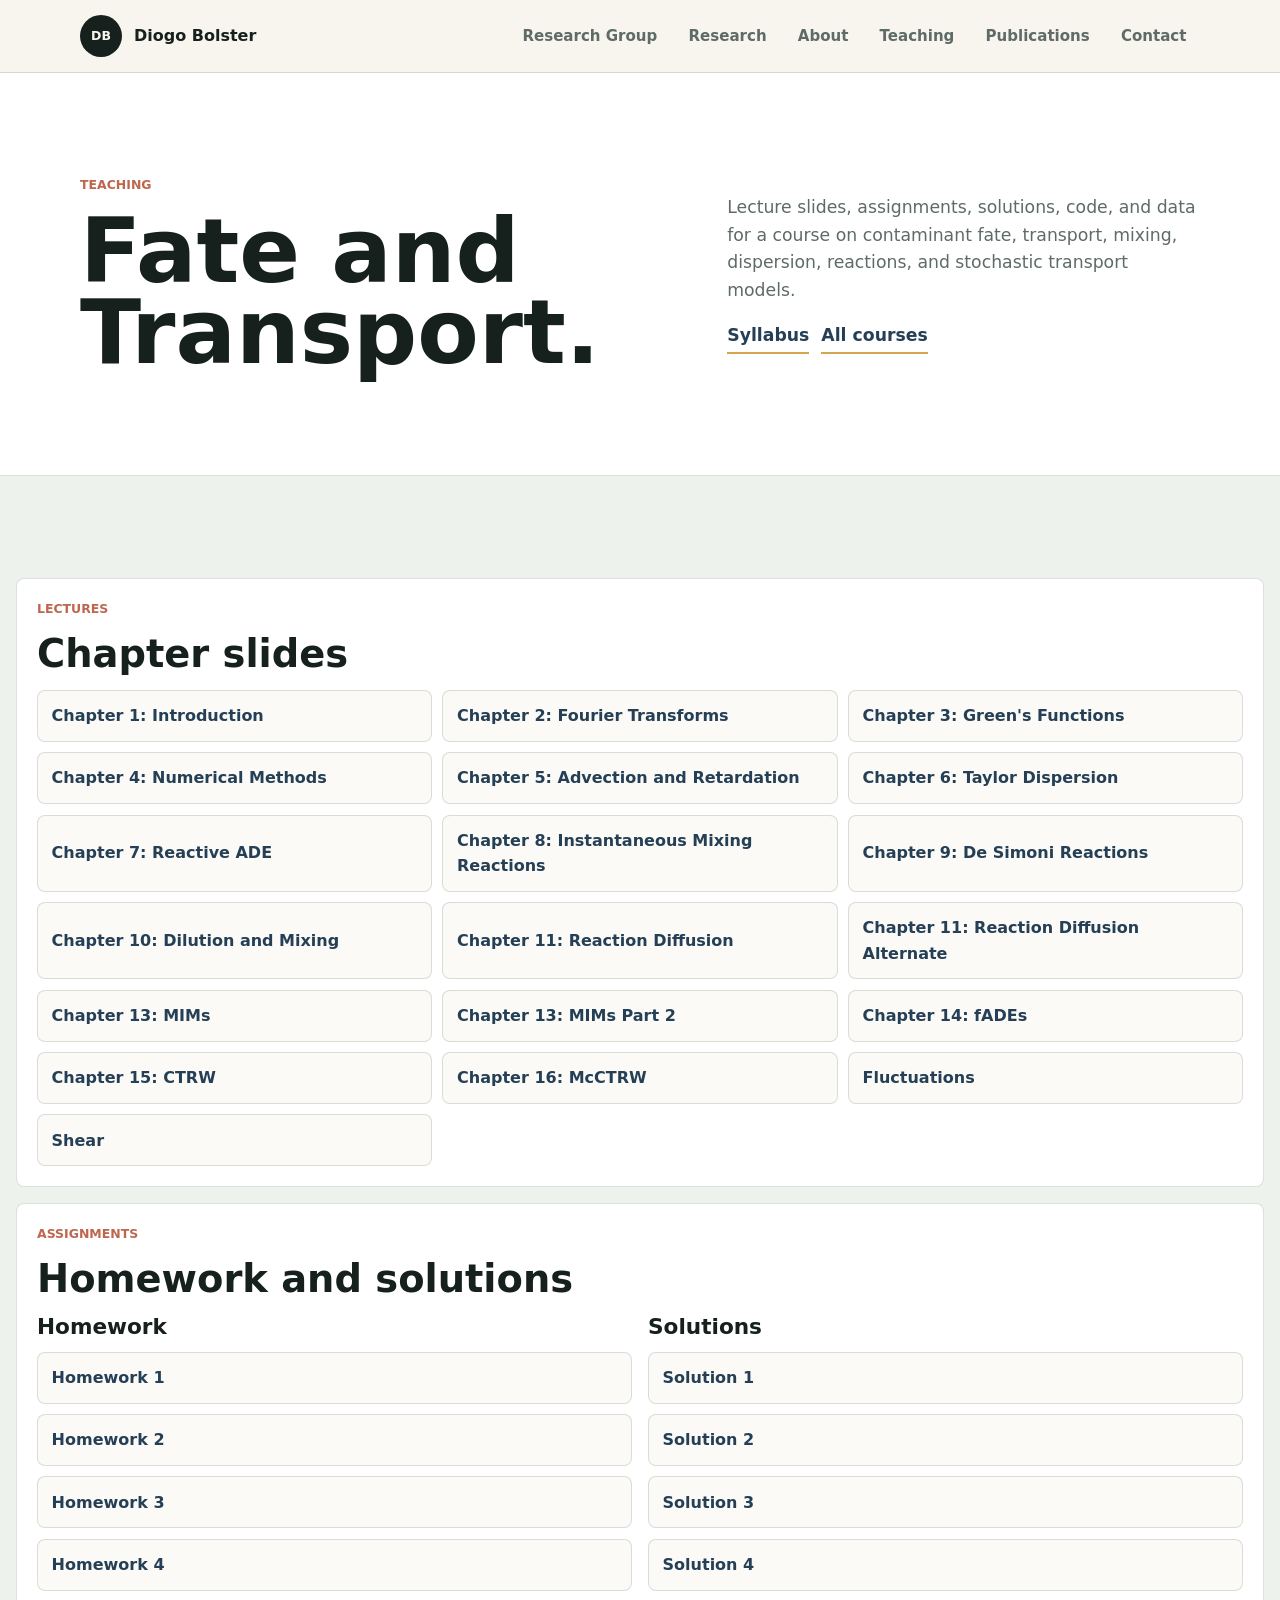
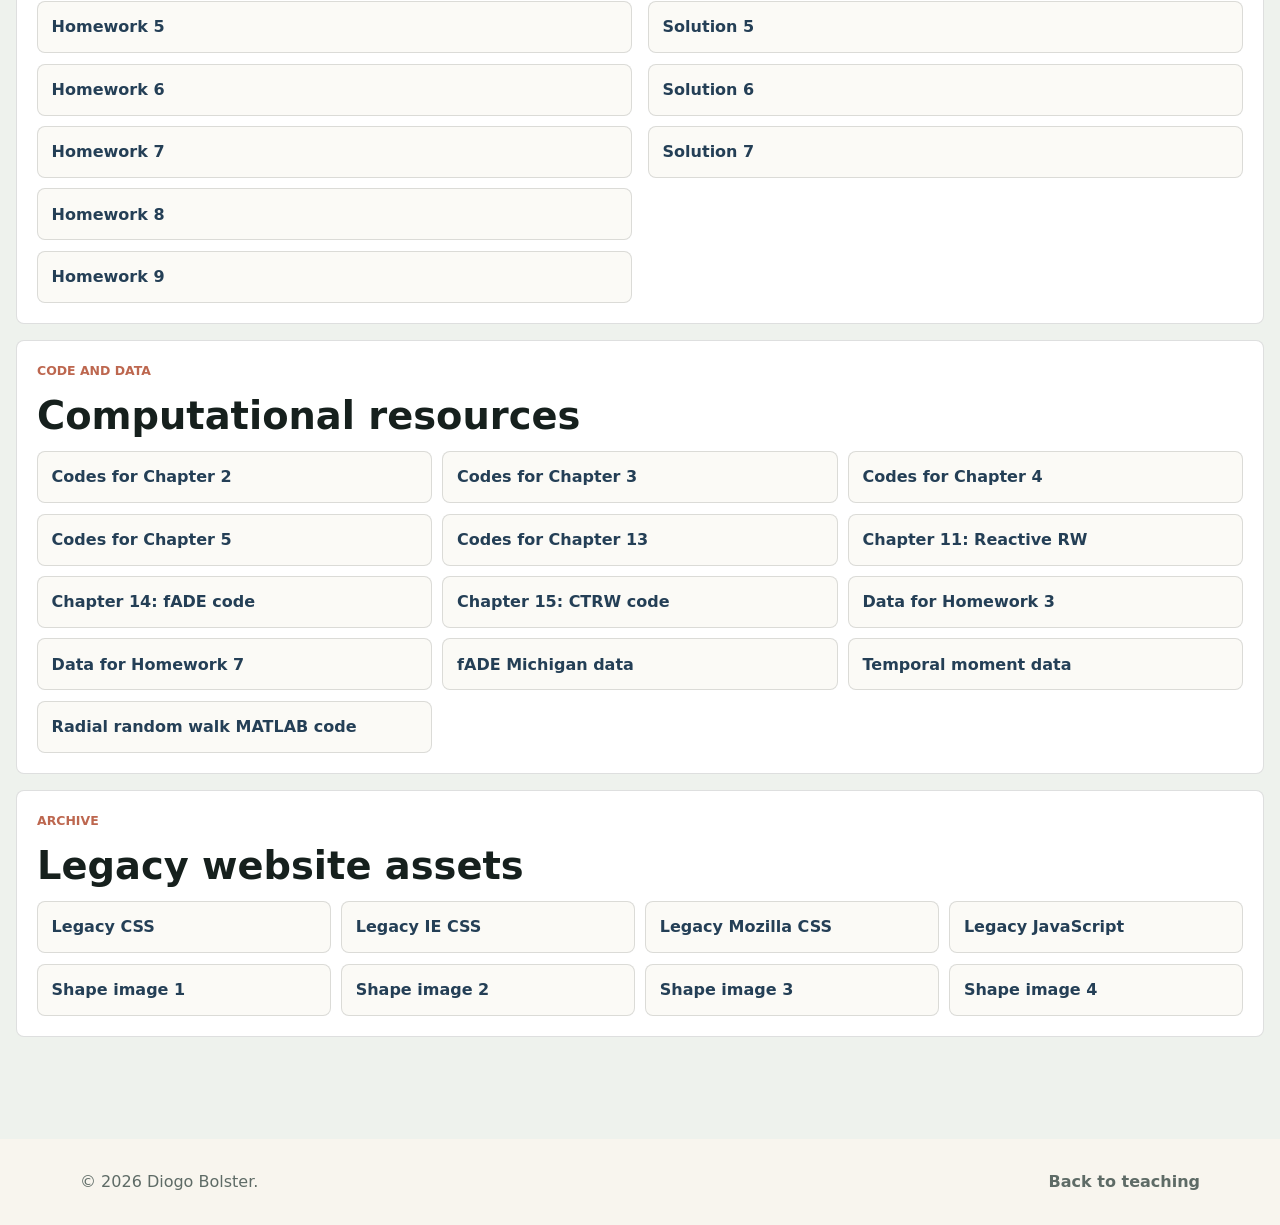
==== fate-and-transport.html @ 91131fc7 "Add Fate and Transport course materials" ====
<!doctype html>
<html lang="en">
  <head>
    <meta charset="utf-8">
    <meta name="viewport" content="width=device-width, initial-scale=1">
    <meta
      name="description"
      content="Fate and Transport course materials, lectures, homework, solutions, codes, and datasets from Diogo Bolster."
    >
    <title>Fate and Transport | Diogo Bolster</title>
    <link rel="stylesheet" href="styles.css">
  </head>
  <body class="course-page">
    <a class="skip-link" href="#main">Skip to content</a>

    <header class="site-header">
      <nav class="nav" aria-label="Primary navigation">
        <a class="brand" href="index.html#top" aria-label="Go to homepage">
          <span class="brand-mark">DB</span>
          <span>Diogo Bolster</span>
        </a>

        <button class="nav-toggle" type="button" aria-label="Open navigation" aria-expanded="false">
          <span></span>
          <span></span>
        </button>

        <div class="nav-links" data-nav-links>
          <a href="index.html#group">Research Group</a>
          <a href="index.html#research">Research</a>
          <a href="index.html#about">About</a>
          <a href="teaching.html">Teaching</a>
          <a href="publications.html">Publications</a>
          <a href="index.html#contact">Contact</a>
        </div>
      </nav>
    </header>

    <main id="main">
      <section class="publication-hero course-hero" aria-labelledby="course-title">
        <div class="section-inner publication-hero-grid">
          <div>
            <p class="section-kicker">Teaching</p>
            <h1 id="course-title">Fate and Transport.</h1>
          </div>
          <div class="publication-summary">
            <p>
              Lecture slides, assignments, solutions, code, and data for a course on
              contaminant fate, transport, mixing, dispersion, reactions, and stochastic
              transport models.
            </p>
            <div class="publication-source-links">
              <a href="course-materials/fate-and-transport/Syllabus_CE60422.pdf">Syllabus</a>
              <a href="teaching.html">All courses</a>
            </div>
          </div>
        </div>
      </section>

      <section class="section course-materials-section" aria-label="Fate and Transport course materials">
        <div class="section-inner course-materials-inner">
          <section class="course-material-block">
            <div class="course-material-heading">
              <p class="section-kicker">Lectures</p>
              <h2>Chapter slides</h2>
            </div>
            <div class="resource-grid">
              <a href="course-materials/fate-and-transport/Chapter1Intro.pptx">Chapter 1: Introduction</a>
              <a href="course-materials/fate-and-transport/Chapter2-FourierTransforms.pptx">Chapter 2: Fourier Transforms</a>
              <a href="course-materials/fate-and-transport/Chapter3GreensFunctions.pptx">Chapter 3: Green's Functions</a>
              <a href="course-materials/fate-and-transport/Chapter4-Numerical.pptx">Chapter 4: Numerical Methods</a>
              <a href="course-materials/fate-and-transport/Chapter5_AdvectionRetardation.pptx">Chapter 5: Advection and Retardation</a>
              <a href="course-materials/fate-and-transport/Chapter6-TaylorDispersion.pptx">Chapter 6: Taylor Dispersion</a>
              <a href="course-materials/fate-and-transport/Chapter7-RADE.pptx">Chapter 7: Reactive ADE</a>
              <a href="course-materials/fate-and-transport/Chapter8-InstMixRxn.pptx">Chapter 8: Instantaneous Mixing Reactions</a>
              <a href="course-materials/fate-and-transport/Chapter9-DeSimoniRXN.pptx">Chapter 9: De Simoni Reactions</a>
              <a href="course-materials/fate-and-transport/Chapter10-DilutionMixing.pptx">Chapter 10: Dilution and Mixing</a>
              <a href="course-materials/fate-and-transport/Chapter11-Reaction_Diffusion_General.pptx">Chapter 11: Reaction Diffusion</a>
              <a href="course-materials/fate-and-transport/Chapter11-Reaction_Diffusion_General_1.pptx">Chapter 11: Reaction Diffusion Alternate</a>
              <a href="course-materials/fate-and-transport/Chapter13-MIMs.pptx">Chapter 13: MIMs</a>
              <a href="course-materials/fate-and-transport/Chapter13-MIMs-Part2.pptx">Chapter 13: MIMs Part 2</a>
              <a href="course-materials/fate-and-transport/Chapter14-fADEs.pptx">Chapter 14: fADEs</a>
              <a href="course-materials/fate-and-transport/Chapter15-CTRW.pptx">Chapter 15: CTRW</a>
              <a href="course-materials/fate-and-transport/Chapter16-McCTRW.pptx">Chapter 16: McCTRW</a>
              <a href="course-materials/fate-and-transport/Fluctuations.pptx">Fluctuations</a>
              <a href="course-materials/fate-and-transport/Shear.pptx">Shear</a>
            </div>
          </section>

          <section class="course-material-block">
            <div class="course-material-heading">
              <p class="section-kicker">Assignments</p>
              <h2>Homework and solutions</h2>
            </div>
            <div class="resource-columns">
              <div>
                <h3>Homework</h3>
                <div class="resource-list">
                  <a href="course-materials/fate-and-transport/HW1.pdf">Homework 1</a>
                  <a href="course-materials/fate-and-transport/HW2.pdf">Homework 2</a>
                  <a href="course-materials/fate-and-transport/HW3.pdf">Homework 3</a>
                  <a href="course-materials/fate-and-transport/HW4.pdf">Homework 4</a>
                  <a href="course-materials/fate-and-transport/HW5.pdf">Homework 5</a>
                  <a href="course-materials/fate-and-transport/HW6.pdf">Homework 6</a>
                  <a href="course-materials/fate-and-transport/HW7.pdf">Homework 7</a>
                  <a href="course-materials/fate-and-transport/HW8.pdf">Homework 8</a>
                  <a href="course-materials/fate-and-transport/HW9.pdf">Homework 9</a>
                </div>
              </div>
              <div>
                <h3>Solutions</h3>
                <div class="resource-list">
                  <a href="course-materials/fate-and-transport/Sol_HW1.pdf">Solution 1</a>
                  <a href="course-materials/fate-and-transport/Sol_HW2.pdf">Solution 2</a>
                  <a href="course-materials/fate-and-transport/Sol_HW3.pdf">Solution 3</a>
                  <a href="course-materials/fate-and-transport/Sol_HW4.pdf">Solution 4</a>
                  <a href="course-materials/fate-and-transport/Sol_HW5.pdf">Solution 5</a>
                  <a href="course-materials/fate-and-transport/Sol_HW6.pdf">Solution 6</a>
                  <a href="course-materials/fate-and-transport/Sol%20HW7.pdf">Solution 7</a>
                </div>
              </div>
            </div>
          </section>

          <section class="course-material-block">
            <div class="course-material-heading">
              <p class="section-kicker">Code and Data</p>
              <h2>Computational resources</h2>
            </div>
            <div class="resource-grid">
              <a href="course-materials/fate-and-transport/Codes%20for%20Chapter%202.zip">Codes for Chapter 2</a>
              <a href="course-materials/fate-and-transport/Codes%20for%20Chapter%203.zip">Codes for Chapter 3</a>
              <a href="course-materials/fate-and-transport/Codes%20for%20Chapter%204%20.zip">Codes for Chapter 4</a>
              <a href="course-materials/fate-and-transport/Codes%20for%20Chapter%205.zip">Codes for Chapter 5</a>
              <a href="course-materials/fate-and-transport/Codes%20for%20Chapter%2013.zip">Codes for Chapter 13</a>
              <a href="course-materials/fate-and-transport/Chapter%2011%20-%20Reactive%20RW.zip">Chapter 11: Reactive RW</a>
              <a href="course-materials/fate-and-transport/Chapter14-fADE.zip">Chapter 14: fADE code</a>
              <a href="course-materials/fate-and-transport/Chapter15-CTRW.zip">Chapter 15: CTRW code</a>
              <a href="course-materials/fate-and-transport/Data%20for%20HW%203.zip">Data for Homework 3</a>
              <a href="course-materials/fate-and-transport/DataHW7.zip">Data for Homework 7</a>
              <a href="course-materials/fate-and-transport/data_fADE_Michigan.mat">fADE Michigan data</a>
              <a href="course-materials/fate-and-transport/data_tmoment.mat">Temporal moment data</a>
              <a href="course-materials/fate-and-transport/rw_radial_website.m">Radial random walk MATLAB code</a>
            </div>
          </section>

          <section class="course-material-block">
            <div class="course-material-heading">
              <p class="section-kicker">Archive</p>
              <h2>Legacy website assets</h2>
            </div>
            <div class="resource-grid compact">
              <a href="course-materials/fate-and-transport/Fate_and_Transport.css">Legacy CSS</a>
              <a href="course-materials/fate-and-transport/Fate_and_TransportIE.css">Legacy IE CSS</a>
              <a href="course-materials/fate-and-transport/Fate_and_TransportMoz.css">Legacy Mozilla CSS</a>
              <a href="course-materials/fate-and-transport/Fate_and_Transport.js">Legacy JavaScript</a>
              <a href="course-materials/fate-and-transport/shapeimage_1.jpg">Shape image 1</a>
              <a href="course-materials/fate-and-transport/shapeimage_2.jpg">Shape image 2</a>
              <a href="course-materials/fate-and-transport/shapeimage_3.jpg">Shape image 3</a>
              <a href="course-materials/fate-and-transport/shapeimage_4.png">Shape image 4</a>
            </div>
          </section>
        </div>
      </section>
    </main>

    <footer class="footer">
      <p>© <span data-year></span> Diogo Bolster.</p>
      <a href="teaching.html">Back to teaching</a>
    </footer>

    <script src="script.js"></script>
  </body>
</html>
---- styles.css ----
:root {
  --ink: #16201d;
  --muted: #5e6b66;
  --paper: #f8f5ee;
  --surface: #ffffff;
  --line: rgba(22, 32, 29, 0.14);
  --sage: #7a9a85;
  --clay: #bd674f;
  --navy: #243f56;
  --gold: #d4a64e;
  --shadow: 0 24px 70px rgba(22, 32, 29, 0.12);
  --radius: 8px;
  color-scheme: light;
}

* {
  box-sizing: border-box;
}

html {
  scroll-behavior: smooth;
}

body {
  margin: 0;
  background: var(--paper);
  color: var(--ink);
  font-family: Inter, system-ui, -apple-system, BlinkMacSystemFont, "Segoe UI", sans-serif;
  line-height: 1.6;
}

img {
  display: block;
  max-width: 100%;
}

a {
  color: inherit;
  text-decoration: none;
}

.skip-link {
  left: 1rem;
  padding: 0.75rem 1rem;
  position: fixed;
  top: -10rem;
  z-index: 100;
  background: var(--ink);
  color: var(--surface);
  border-radius: var(--radius);
}

.skip-link:focus {
  top: 1rem;
}

.site-header {
  position: sticky;
  top: 0;
  z-index: 20;
  background: rgba(248, 245, 238, 0.86);
  border-bottom: 1px solid var(--line);
  backdrop-filter: blur(18px);
}

.nav {
  width: min(1120px, calc(100% - 2rem));
  min-height: 72px;
  margin: 0 auto;
  display: flex;
  align-items: center;
  justify-content: space-between;
  gap: 1rem;
}

.brand {
  display: inline-flex;
  align-items: center;
  gap: 0.75rem;
  font-weight: 800;
}

.brand-mark {
  width: 42px;
  height: 42px;
  display: grid;
  place-items: center;
  background: var(--ink);
  color: var(--paper);
  border-radius: 50%;
  font-size: 0.78rem;
  letter-spacing: 0;
}

.nav-links {
  display: flex;
  align-items: center;
  gap: 0.25rem;
}

.nav-links a {
  padding: 0.65rem 0.85rem;
  border-radius: var(--radius);
  color: var(--muted);
  font-weight: 700;
  font-size: 0.94rem;
}

.nav-links a:hover,
.nav-links a:focus-visible {
  color: var(--ink);
  background: rgba(122, 154, 133, 0.16);
}

.nav-toggle {
  display: none;
  width: 42px;
  height: 42px;
  border: 1px solid var(--line);
  border-radius: var(--radius);
  background: var(--surface);
  place-items: center;
}

.nav-toggle span {
  width: 18px;
  height: 2px;
  background: var(--ink);
  display: block;
}

.hero {
  display: block;
  overflow: hidden;
  border-bottom: 1px solid var(--line);
}

.hero-banner {
  position: relative;
  background: var(--ink);
}

.hero-banner img {
  width: 100%;
  height: clamp(260px, 36vw, 520px);
  object-fit: cover;
  opacity: 0.94;
}

.hero-content {
  width: min(1460px, calc(100% - 2rem));
  margin: 0 auto;
  padding: clamp(2.25rem, 4vw, 4.5rem) 0;
}

.eyebrow,
.section-kicker {
  margin: 0 0 1rem;
  color: var(--clay);
  font-size: 0.78rem;
  font-weight: 800;
  text-transform: uppercase;
  letter-spacing: 0;
}

h1,
h2,
h3,
p {
  margin-top: 0;
}

h1 {
  max-width: none;
  margin-bottom: 1rem;
  font-size: clamp(3.2rem, 6.8vw, 6.2rem);
  line-height: 0.9;
  letter-spacing: 0;
}

h2 {
  margin-bottom: 1rem;
  font-size: clamp(2rem, 4vw, 4.2rem);
  line-height: 1;
  letter-spacing: 0;
}

h3 {
  margin-bottom: 0.75rem;
  font-size: 1.35rem;
  line-height: 1.15;
}

.hero-copy {
  max-width: 920px;
  color: var(--muted);
  font-size: clamp(1.05rem, 1.6vw, 1.25rem);
}

.hero-actions {
  display: flex;
  flex-wrap: wrap;
  gap: 0.8rem;
  margin-top: 1.4rem;
}

.button {
  min-height: 48px;
  display: inline-flex;
  align-items: center;
  justify-content: center;
  padding: 0.82rem 1.1rem;
  border-radius: var(--radius);
  border: 1px solid transparent;
  font-weight: 800;
}

.button.primary {
  background: var(--ink);
  color: var(--surface);
}

.button.secondary {
  border-color: var(--line);
  background: rgba(255, 255, 255, 0.55);
}

.button:hover,
.button:focus-visible {
  transform: translateY(-1px);
}

.section {
  padding: clamp(4rem, 8vw, 7rem) 0;
}

.section-inner {
  width: min(1120px, calc(100% - 2rem));
  margin: 0 auto;
}

.intro-section {
  padding: clamp(2rem, 4vw, 3.75rem) 0 clamp(3rem, 5vw, 4.5rem);
  background: var(--surface);
}

.intro-feature {
  width: min(1560px, calc(100% - 2rem));
  display: grid;
  gap: clamp(1rem, 2vw, 1.6rem);
}

.intro-title {
  margin: 0;
  color: #b83f34;
  font-family: Georgia, "Times New Roman", serif;
  font-size: clamp(2.35rem, 5.5vw, 5.4rem);
  font-style: italic;
  font-weight: 700;
  line-height: 0.95;
  text-align: center;
  text-transform: none;
}

.intro-art {
  overflow: hidden;
  border: 1px solid var(--line);
  border-radius: var(--radius);
  background: var(--ink);
  box-shadow: var(--shadow);
}

.intro-art img {
  width: 100%;
  height: auto;
  object-fit: contain;
}

.intro-copy {
  width: 100%;
}

.intro-copy h2 {
  max-width: none;
}

.intro-copy p {
  max-width: none;
  color: var(--muted);
  font-size: 1.08rem;
}

.intro-grid,
.split-grid,
.contact-grid {
  display: grid;
  grid-template-columns: 0.45fr 1fr;
  gap: clamp(2rem, 7vw, 6rem);
}

.intro-grid h2,
.split-grid h2,
.contact-grid h2 {
  max-width: 820px;
}

.about-copy p,
.contact-panel p {
  max-width: 680px;
  color: var(--muted);
  font-size: 1.08rem;
}

.section-heading {
  max-width: 760px;
  margin-bottom: 2rem;
}

.research-areas-inner {
  width: min(1460px, calc(100% - 2rem));
}

.research-heading {
  max-width: 1180px;
}

.project-grid {
  display: grid;
  grid-template-columns: repeat(3, minmax(0, 1fr));
  gap: 1rem;
}

.theme-grid {
  grid-template-columns: repeat(4, minmax(0, 1fr));
  align-items: stretch;
}

.project-card {
  min-height: 360px;
  display: flex;
  flex-direction: column;
  padding: 1.15rem;
  background: var(--surface);
  border: 1px solid var(--line);
  border-radius: var(--radius);
  box-shadow: 0 12px 36px rgba(22, 32, 29, 0.06);
}

.theme-card {
  min-height: 0;
}

.theme-card img {
  width: 100%;
  aspect-ratio: 4 / 3;
  margin-bottom: 1rem;
  object-fit: cover;
  border-radius: var(--radius);
  border: 1px solid var(--line);
}

.project-card p {
  color: var(--muted);
}

.project-card a {
  width: fit-content;
  margin-top: auto;
  color: var(--navy);
  font-weight: 800;
  border-bottom: 2px solid var(--gold);
}

.theme-card .project-meta {
  margin-bottom: 1rem;
}

.theme-card p {
  margin-bottom: 1rem;
}

.theme-paper-list {
  display: grid;
  gap: 0.45rem;
  margin: auto 0 0;
  padding: 0;
  list-style: none;
}

.theme-paper-list li {
  padding-top: 0.45rem;
  border-top: 1px solid var(--line);
}

.theme-paper-list a {
  width: auto;
  margin-top: 0;
  font-size: 0.9rem;
  line-height: 1.25;
}

.accent-card {
  background: var(--ink);
  color: var(--surface);
}

.accent-card p,
.accent-card .project-meta {
  color: rgba(255, 255, 255, 0.72);
}

.accent-card a {
  color: var(--surface);
}

.group-section {
  padding-top: clamp(2rem, 3.5vw, 3.5rem);
  background: var(--surface);
}

.group-members-inner {
  width: min(1460px, calc(100% - 2rem));
}

.group-heading {
  max-width: 1100px;
}

.member-layout {
  display: grid;
  grid-template-columns: minmax(0, 1.35fr) minmax(380px, 0.85fr);
  gap: clamp(1rem, 2vw, 1.5rem);
}

.member-panel {
  padding: 1.15rem;
  border: 1px solid var(--line);
  border-radius: var(--radius);
  background: #fbfaf6;
}

.member-panel-header {
  max-width: 620px;
  margin-bottom: 1.25rem;
}

.member-panel-header h3 {
  margin-bottom: 0.35rem;
}

.member-panel-header p {
  margin-bottom: 0;
  color: var(--muted);
}

.member-grid {
  display: grid;
  grid-template-columns: 1fr;
  gap: 0.75rem;
}

.member-card {
  min-height: 260px;
  display: grid;
  grid-template-columns: minmax(180px, 0.42fr) minmax(0, 1fr);
  grid-template-rows: auto auto 1fr;
  column-gap: 1rem;
  align-items: start;
  padding: 1rem;
  border: 1px solid var(--line);
  border-radius: var(--radius);
  background: var(--surface);
}

.member-photo {
  width: 100%;
  height: 100%;
  min-height: 228px;
  grid-row: 1 / 4;
  display: grid;
  place-items: center;
  border: 1px dashed rgba(22, 32, 29, 0.28);
  border-radius: var(--radius);
  background:
    linear-gradient(135deg, rgba(122, 154, 133, 0.15), rgba(212, 166, 78, 0.13)),
    #f6f3eb;
  color: var(--muted);
  font-size: 0.78rem;
  font-weight: 800;
  text-transform: uppercase;
  overflow: hidden;
}

.member-photo img {
  width: 100%;
  height: 100%;
  object-fit: cover;
}

.member-research-figure {
  align-self: stretch;
  margin-top: 0.25rem;
  border: 1px solid var(--line);
  border-radius: var(--radius);
  background: #ffffff;
  overflow: hidden;
}

.member-research-figure img {
  width: 100%;
  height: 100%;
  object-fit: contain;
  background: #ffffff;
}

.member-photo-contain {
  background: #f6f3eb;
}

.member-photo-contain img {
  object-fit: contain;
}

.member-card h4 {
  margin: 0 0 0.35rem;
  font-size: 1.2rem;
}

.member-card p {
  margin-bottom: 1.25rem;
  color: var(--clay);
  font-size: 0.9rem;
  font-weight: 800;
}

.member-card span {
  margin-top: auto;
  color: var(--muted);
  font-size: 0.94rem;
}

.alumni-panel {
  background: var(--ink);
  color: var(--surface);
}

.alumni-panel .member-panel-header p {
  color: rgba(255, 255, 255, 0.72);
}

.alumni-list {
  display: grid;
  grid-template-columns: repeat(2, minmax(0, 1fr));
  gap: 0.85rem;
  margin: 0;
  padding: 0;
  list-style: none;
}

.alumni-list li {
  min-height: 0;
  padding: 0;
  position: static;
  border-top: 1px solid rgba(255, 255, 255, 0.18);
}

.alumni-list img {
  width: 100%;
  aspect-ratio: 1;
  object-fit: cover;
  border: 1px solid rgba(255, 255, 255, 0.2);
  border-radius: var(--radius);
}

.alumni-list span {
  display: block;
  margin-top: 0.45rem;
}

.alumni-list span:first-child {
  font-weight: 800;
  line-height: 1.15;
}

.alumni-list span:last-child {
  margin-top: 0.45rem;
  color: rgba(255, 255, 255, 0.7);
  font-size: 0.9rem;
}

.project-meta {
  display: flex;
  justify-content: space-between;
  gap: 1rem;
  margin-bottom: 4rem;
  color: var(--muted);
  font-size: 0.78rem;
  font-weight: 800;
  text-transform: uppercase;
  letter-spacing: 0;
}

.split-section {
  background: #eef2ed;
  border-block: 1px solid var(--line);
}

.about-grid {
  width: min(1460px, calc(100% - 2rem));
  display: grid;
  grid-template-columns: minmax(300px, 420px) minmax(300px, 0.85fr) minmax(440px, 1.15fr);
  gap: clamp(2rem, 3.5vw, 4rem);
  align-items: start;
}

.about-photo {
  transform: translate(-1.5rem, 1.25rem);
}

.about-photo img {
  width: min(118%, 500px);
  aspect-ratio: 1;
  object-fit: cover;
  border: 10px solid var(--surface);
  border-radius: 50%;
  box-shadow: var(--shadow);
}

.about-heading h2 {
  max-width: none;
}

.about-copy {
  min-width: 0;
}

.stats {
  display: grid;
  grid-template-columns: repeat(3, minmax(0, 1fr));
  gap: 0.75rem;
  margin: 2rem 0 0;
}

.stats div {
  padding: 1rem;
  background: rgba(255, 255, 255, 0.72);
  border: 1px solid var(--line);
  border-radius: var(--radius);
}

.stats dt {
  font-size: 1.7rem;
  font-weight: 800;
  line-height: 1;
}

.stats dd {
  margin: 0.35rem 0 0;
  color: var(--muted);
  font-size: 0.9rem;
}

.writing-list {
  border-top: 1px solid var(--line);
}

.writing-item {
  display: grid;
  grid-template-columns: 1fr auto;
  gap: 1rem;
  align-items: center;
  padding: 1.35rem 0;
  border-bottom: 1px solid var(--line);
  font-weight: 800;
}

.writing-item span {
  min-width: 0;
}

.writing-item time,
.item-detail {
  color: var(--muted);
  font-size: 0.94rem;
  font-weight: 700;
  white-space: nowrap;
}

.writing-item:hover span,
.writing-item:focus-visible span {
  color: var(--clay);
}

.publication-hero {
  padding: clamp(4rem, 8vw, 7rem) 0;
  background: var(--surface);
  border-bottom: 1px solid var(--line);
}

.publication-hero h1 {
  max-width: 9ch;
  margin-bottom: 0;
  font-size: clamp(3.2rem, 7vw, 6.4rem);
}

.publication-hero-grid {
  display: grid;
  grid-template-columns: minmax(0, 0.92fr) minmax(320px, 0.78fr);
  gap: clamp(2rem, 7vw, 6rem);
  align-items: end;
}

.publication-summary {
  align-self: center;
  color: var(--muted);
  font-size: 1.08rem;
}

.publication-count {
  display: flex;
  align-items: baseline;
  gap: 0.8rem;
  margin: 1.5rem 0;
  color: var(--ink);
}

.publication-count strong {
  font-size: clamp(2.7rem, 5vw, 4.6rem);
  line-height: 1;
}

.publication-count span {
  max-width: 12rem;
  color: var(--muted);
  font-weight: 800;
  line-height: 1.15;
}

.publication-source-links {
  display: flex;
  flex-wrap: wrap;
  gap: 0.75rem;
}

.publication-source-links a {
  padding-bottom: 0.15rem;
  color: var(--navy);
  font-weight: 800;
  border-bottom: 2px solid var(--gold);
}

.publication-section {
  background: #eef2ed;
}

.teaching-section {
  background: var(--surface);
}

.teaching-inner {
  width: min(1560px, calc(100% - 2rem));
}

.teaching-grid {
  display: grid;
  grid-template-columns: repeat(2, minmax(0, 1fr));
  gap: clamp(1rem, 2vw, 1.5rem);
}

.teaching-card {
  min-height: 560px;
  display: flex;
  flex-direction: column;
  align-items: flex-start;
  padding: 1.35rem;
  border: 1px solid var(--line);
  border-radius: var(--radius);
  background: #fbfaf6;
  box-shadow: 0 12px 36px rgba(22, 32, 29, 0.06);
}

.teaching-card img {
  width: 100%;
  aspect-ratio: 16 / 9;
  margin-bottom: 1.25rem;
  object-fit: cover;
  border: 1px solid var(--line);
  border-radius: var(--radius);
}

.teaching-card h2 {
  margin-bottom: 1rem;
  font-size: clamp(2rem, 3vw, 3.2rem);
  line-height: 0.98;
}

.teaching-card p:not(.section-kicker) {
  color: var(--muted);
  font-size: 1.08rem;
}

.teaching-card .button {
  margin-top: auto;
}

.course-materials-section {
  background: #eef2ed;
}

.course-materials-inner {
  width: min(1460px, calc(100% - 2rem));
  display: grid;
  gap: 1rem;
}

.course-material-block {
  padding: 1.25rem;
  border: 1px solid var(--line);
  border-radius: var(--radius);
  background: var(--surface);
}

.course-material-heading {
  max-width: 920px;
  margin-bottom: 1rem;
}

.course-material-heading h2 {
  font-size: clamp(1.8rem, 3vw, 3rem);
}

.resource-grid,
.resource-list {
  display: grid;
  gap: 0.65rem;
}

.resource-grid {
  grid-template-columns: repeat(3, minmax(0, 1fr));
}

.resource-grid.compact {
  grid-template-columns: repeat(4, minmax(0, 1fr));
}

.resource-columns {
  display: grid;
  grid-template-columns: repeat(2, minmax(0, 1fr));
  gap: 1rem;
}

.resource-columns h3 {
  margin-bottom: 0.75rem;
}

.resource-grid a,
.resource-list a {
  min-height: 52px;
  display: flex;
  align-items: center;
  padding: 0.75rem 0.85rem;
  border: 1px solid var(--line);
  border-radius: var(--radius);
  background: #fbfaf6;
  color: var(--navy);
  font-weight: 800;
}

.resource-grid a:hover,
.resource-grid a:focus-visible,
.resource-list a:hover,
.resource-list a:focus-visible {
  border-color: var(--gold);
  transform: translateY(-1px);
}

.publication-list {
  display: grid;
  gap: 0.75rem;
  margin: 0;
  padding: 0;
  list-style: none;
}

.publication-item {
  display: grid;
  grid-template-columns: 4.5rem minmax(0, 1fr);
  gap: 1rem;
  padding: 1rem;
  background: var(--surface);
  border: 1px solid var(--line);
  border-radius: var(--radius);
}

.publication-number {
  color: var(--clay);
  font-weight: 900;
}

.publication-item p {
  margin: 0;
  color: var(--muted);
}

.publication-link {
  display: inline-flex;
  margin-left: 0.35rem;
  color: var(--navy);
  font-weight: 900;
  border-bottom: 2px solid var(--gold);
}

.contact-section {
  padding: clamp(4rem, 8vw, 7rem) 0;
  background: var(--navy);
  color: var(--surface);
}

.contact-section .section-kicker {
  color: var(--gold);
}

.contact-panel {
  align-self: start;
  padding: 1.25rem;
  background: rgba(255, 255, 255, 0.08);
  border: 1px solid rgba(255, 255, 255, 0.2);
  border-radius: var(--radius);
}

.contact-panel p {
  color: rgba(255, 255, 255, 0.76);
}

.contact-panel .button.primary {
  background: var(--surface);
  color: var(--navy);
}

.social-links {
  display: flex;
  flex-wrap: wrap;
  gap: 1rem;
  margin-top: 1.3rem;
}

.social-links a {
  color: rgba(255, 255, 255, 0.82);
  font-weight: 800;
}

.footer {
  width: min(1120px, calc(100% - 2rem));
  margin: 0 auto;
  min-height: 86px;
  display: flex;
  align-items: center;
  justify-content: space-between;
  gap: 1rem;
  color: var(--muted);
}

.footer p {
  margin: 0;
}

.footer a {
  font-weight: 800;
}

@media (max-width: 1180px) {
  .theme-grid {
    grid-template-columns: repeat(2, minmax(0, 1fr));
  }

  .about-grid {
    grid-template-columns: minmax(240px, 0.85fr) minmax(260px, 1fr);
  }

  .about-photo {
    transform: translate(0, 0.75rem);
  }

  .about-photo img {
    width: 100%;
  }

  .about-copy {
    grid-column: 1 / -1;
  }
}

@media (max-width: 860px) {
  .nav-toggle {
    display: grid;
  }

  .nav-links {
    position: absolute;
    left: 1rem;
    right: 1rem;
    top: calc(100% + 0.5rem);
    display: none;
    flex-direction: column;
    align-items: stretch;
    padding: 0.5rem;
    background: var(--surface);
    border: 1px solid var(--line);
    border-radius: var(--radius);
    box-shadow: var(--shadow);
  }

  .nav-links.is-open {
    display: flex;
  }

  .nav-links a {
    padding: 0.85rem 1rem;
  }

  .hero {
    min-height: auto;
  }

  .hero-banner img {
    height: clamp(220px, 52vw, 380px);
  }

  .hero-content {
    padding-block: 2.5rem 3.25rem;
  }

  .about-photo {
    transform: none;
  }

  h1 {
    max-width: 11ch;
    font-size: clamp(3rem, 14vw, 5.2rem);
  }

  .intro-grid,
  .intro-feature,
  .split-grid,
  .contact-grid,
  .about-grid,
  .member-layout,
  .project-grid,
  .teaching-grid,
  .resource-grid,
  .resource-grid.compact,
  .resource-columns,
  .publication-hero-grid {
    grid-template-columns: 1fr;
  }

  .member-card {
    grid-template-columns: minmax(160px, 0.42fr) minmax(0, 1fr);
  }

  .project-card {
    min-height: 300px;
  }

  .project-meta {
    margin-bottom: 3rem;
  }

  .stats {
    grid-template-columns: 1fr;
  }
}

@media (max-width: 560px) {
  .nav {
    width: min(100% - 1rem, 1120px);
  }

  .brand span:last-child {
    max-width: 140px;
    overflow: hidden;
    text-overflow: ellipsis;
    white-space: nowrap;
  }

  .hero-actions,
  .button {
    width: 100%;
  }

  .writing-item {
    grid-template-columns: 1fr;
    gap: 0.35rem;
  }

  .publication-hero h1 {
    max-width: 10ch;
  }

  .publication-item {
    grid-template-columns: 1fr;
    gap: 0.35rem;
  }

  .member-card {
    grid-template-columns: 1fr;
    grid-template-rows: auto;
  }

  .alumni-list {
    grid-template-columns: 1fr;
  }

  .member-photo {
    height: auto;
    min-height: 220px;
    aspect-ratio: 4 / 3;
    grid-row: auto;
    margin-bottom: 0.9rem;
  }

  .footer {
    min-height: 110px;
    align-items: flex-start;
    flex-direction: column;
    justify-content: center;
  }
}

@media (prefers-reduced-motion: reduce) {
  *,
  *::before,
  *::after {
    scroll-behavior: auto !important;
    transition: none !important;
  }
}
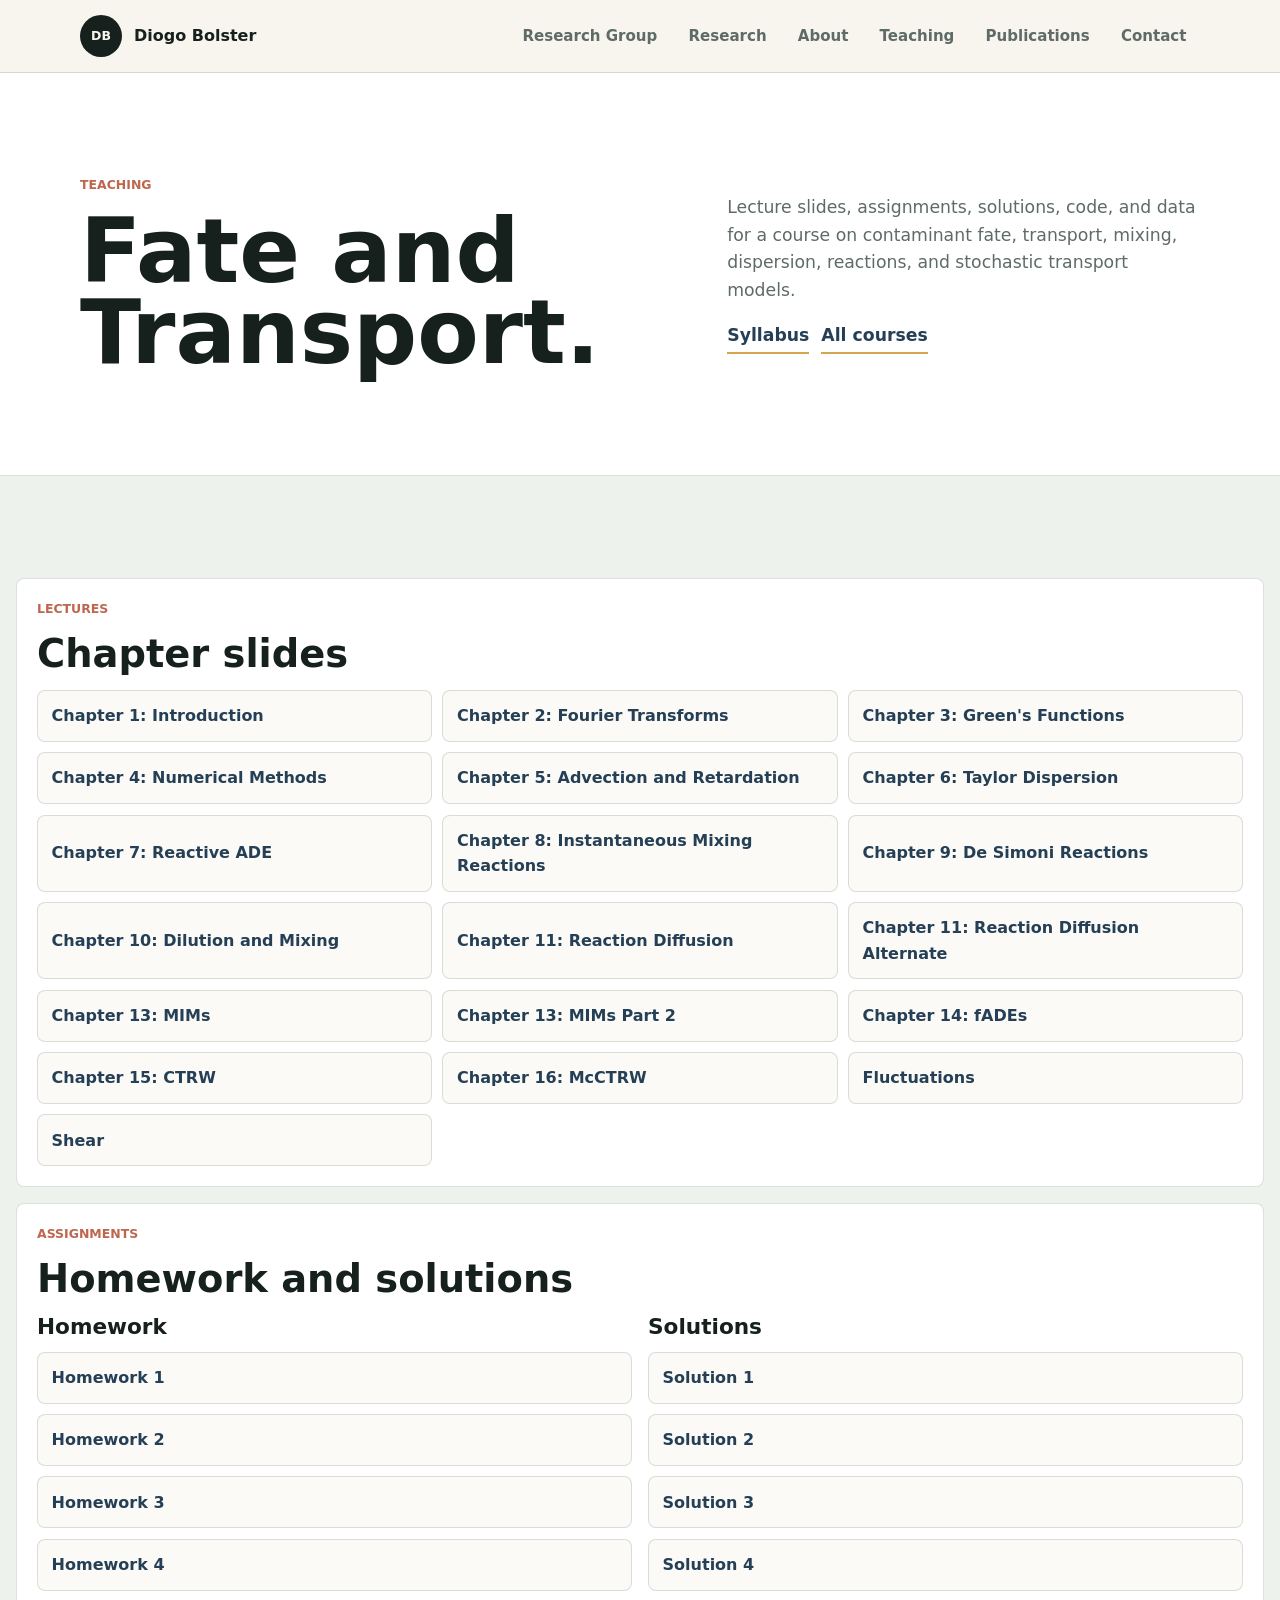
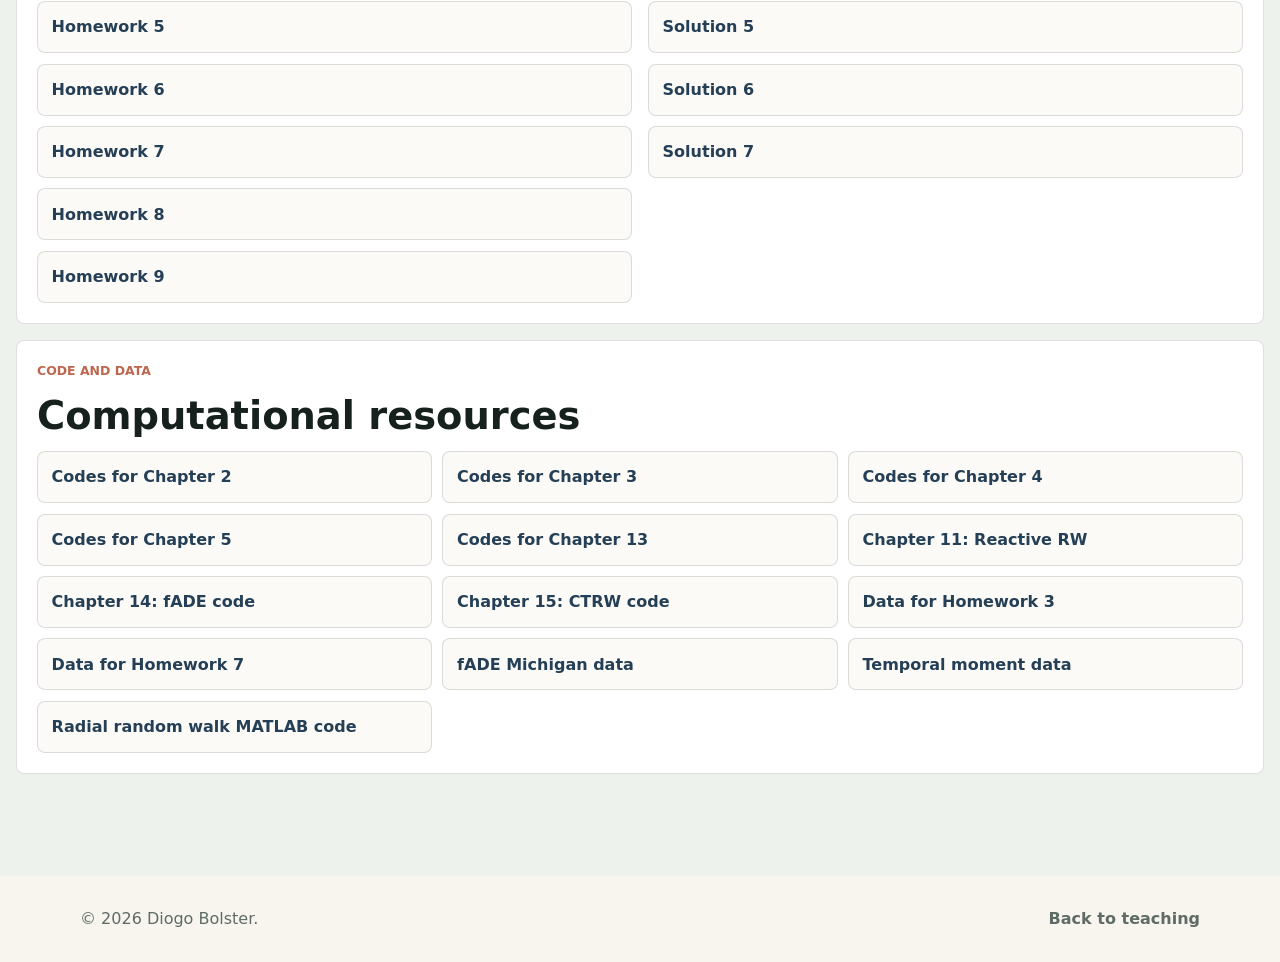
==== commit f09dd7d2: "Remove Fate and Transport archive links" ====
--- a/fate-and-transport.html
+++ b/fate-and-transport.html
@@ -144,22 +144,6 @@
             </div>
           </section>
 
-          <section class="course-material-block">
-            <div class="course-material-heading">
-              <p class="section-kicker">Archive</p>
-              <h2>Legacy website assets</h2>
-            </div>
-            <div class="resource-grid compact">
-              <a href="course-materials/fate-and-transport/Fate_and_Transport.css">Legacy CSS</a>
-              <a href="course-materials/fate-and-transport/Fate_and_TransportIE.css">Legacy IE CSS</a>
-              <a href="course-materials/fate-and-transport/Fate_and_TransportMoz.css">Legacy Mozilla CSS</a>
-              <a href="course-materials/fate-and-transport/Fate_and_Transport.js">Legacy JavaScript</a>
-              <a href="course-materials/fate-and-transport/shapeimage_1.jpg">Shape image 1</a>
-              <a href="course-materials/fate-and-transport/shapeimage_2.jpg">Shape image 2</a>
-              <a href="course-materials/fate-and-transport/shapeimage_3.jpg">Shape image 3</a>
-              <a href="course-materials/fate-and-transport/shapeimage_4.png">Shape image 4</a>
-            </div>
-          </section>
         </div>
       </section>
     </main>
